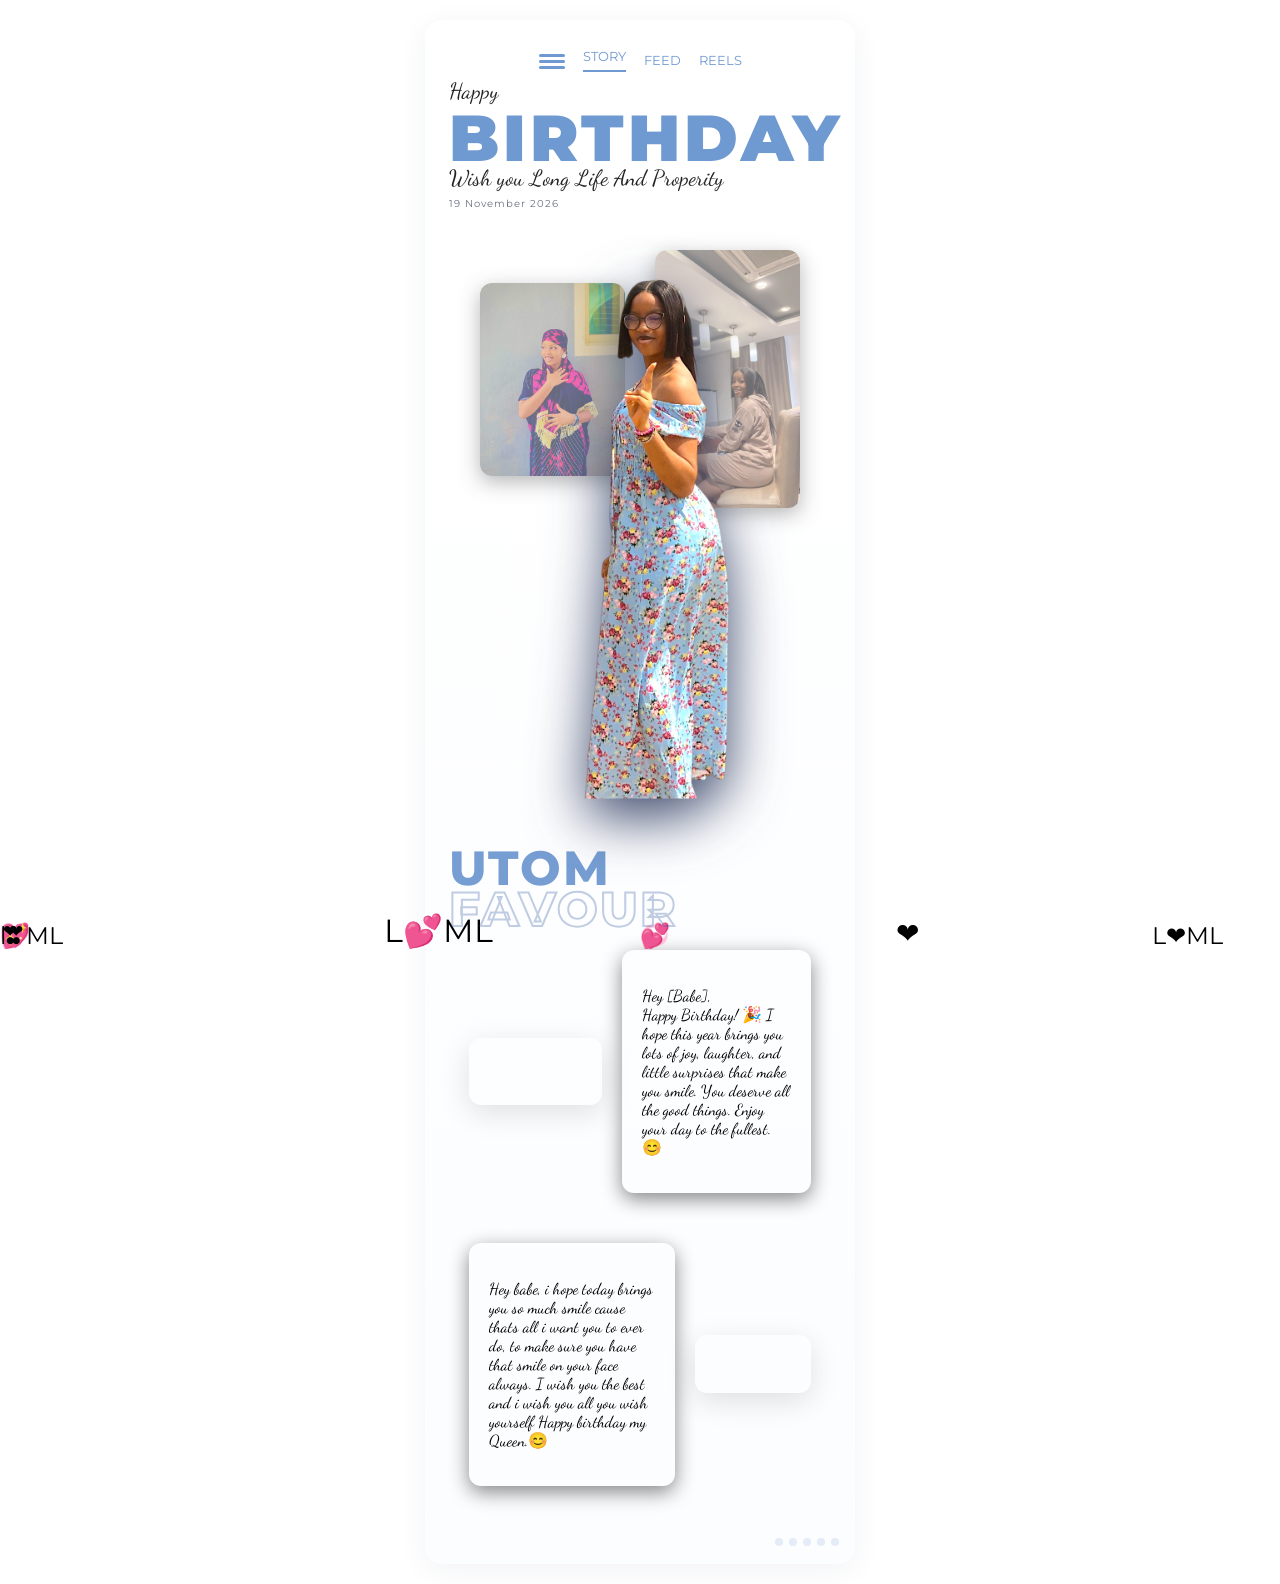
==== surprise.html @ 8366bad8 "Add files via upload" ====
<!doctype html>
<html lang="en">
<head>
  <meta charset="utf-8" />
  <meta name="viewport" content="width=device-width,initial-scale=1" />
  <title>Birthday Story — Demo</title>
  <link href="https://fonts.googleapis.com/css2?family=Montserrat:wght@700;900&family=Dancing+Script&display=swap" rel="stylesheet">
  <link rel="stylesheet" href="surprise.css">
</head>
<body>
  <div class="canvas">
    <div class="nav">
      <div class="hamburger"><span></span><span></span><span></span></div>
      <div class="active">STORY</div>
      <div>FEED</div>
      <div>REELS</div>
    </div>

    <div class="script">Happy</div>
    <div class="big-title">BIRTHDAY</div>
    <div class="script">Wish you Long Life And Properity</div>
    <div class="date">19 November 2026</div>
    
    <div class="wrap">
      <img src="Img/Favour/3.jpg" class="img-left">
      <img src="Img/Favour/4.jpg" class="img-right">
    </div>
    <div class="overlay">
      <img src="Img/Favour/F.png" alt="main photo"/>
    </div>
    
    <div class="name-holder">
      
      <div class="name">UTOM <span class="outline">FAVOUR</span></div>
    </div>

    

    <div class="dots">
      <div class="dot"></div><div class="dot"></div><div class="dot"></div><div class="dot"></div><div class="dot"></div>
    </div>

    <div class="holder">
      <video class="myVideo" autoplay muted loop playsinline preload="metadata" poster="poster.jpg">
        <source src="Img/Favour/2.mp4" type="video/mp4">
      </video>
      <div class="right">
        <p><span id="des">Hey [Babe],</span>
          <br>
          Happy Birthday! 🎉 I hope this year brings you lots of joy, laughter, and little surprises that make you smile. You deserve all the good things.

          Enjoy your day to the fullest. 😊
        </p>
      </div>
      
    </div>
    <div class="holder">
      <div class="right">
        <p>Hey babe, i hope today brings you so much smile cause thats all i want you to ever do, to make sure you have that smile on your face always. I wish you the best and i wish you all you wish yourself Happy birthday my Queen.😊</p>
      </div>
      <video class="myVideo" autoplay muted loop playsinline preload="metadata" poster="poster.jpg">
        <source src="Img/Favour/10.mp4" type="video/mp4">
      </video>
    </div>
     <div class="love-bg">
        <span>💕</span>
        <span>L💕ML</span>
        <span>💞</span>
        <span>❤️</span>
        <span>L❤️ML</span>
        <span>💕</span>
        <span>💖</span>
        <span>❣️</span>
        <span>l❣️ML</span>
    </div>
  </div>
</body>
</html>
---- surprise.css ----
@import url('https://fonts.googleapis.com/css2?family=Dancing+Script:wght@400..700&display=swap');
:root{
    --blue:#6f99d1;
    --muted:#f5f7fb;
    --container-width:430px; /* designed for a phone-like vertical layout */
}
*{box-sizing:border-box}
body{display:flex;align-items:center;justify-content:center;background:white;font-family:Montserrat,system-ui,Arial;margin:20px}

.canvas{
    width:var(--container-width);
    background:linear-gradient(180deg,#fff 0%, #fcfdff 100%);
    padding:28px 24px; border-radius:18px; box-shadow:0 6px 30px rgba(40,50,80,0.06); position:relative; overflow:hidden;
}

    /* top nav */
.nav{display:flex;gap:18px;align-items:center;color:var(--blue);font-size:13px;margin-bottom:6px; justify-content: center;}
.hamburger{width:26px;height:18px;display:inline-block}
.hamburger span{display:block;height:3px;background:var(--blue);border-radius:4px;margin:3px 0}
.nav .active{border-bottom:2px solid var(--blue);padding-bottom:6px}

    /* big BIRTHDAY */
.big-title{font-weight:900;font-size:65px;letter-spacing:4px;color:var(--blue);line-height:0.85;margin:6px 0 0 0}
.script{font-family:'Dancing Script',cursive;font-size:22px;color:#222;margin-bottom:6px}
.date{font-size:10px;letter-spacing:1px;color:#6b7280;margin-top:6px}
    
.image-holder{
    display: flex;
    align-items: center;
    justify-content: center;
    opacity: 0.7;
    gap: 20px;
    margin: 20px;
}
    /* layout grid for photos */



.main-img{
    width:350px; right: 100px;  transform:translateY(px); z-index:5; filter:drop-shadow(0 18px 28px rgba(25, 40, 80, 0.87));
    border-radius:12px; padding:0px; margin: 0%; 
}

    /* small cards on right */
.card{border-radius:16px;overflow:hidden;display:flex;align-items:center;justify-content:center; box-shadow: 0 6px 20px rgba(0, 0, 0, 0.473);}
.card img{width: 150px;;height:auto;object-fit:cover;display:block;opacity:0.95;}


.wrap {
  position: relative;         /* establish containing block for absolute children */
  max-width: 900px;
  margin: 40px auto;
  display: flex;              /* layout the two images side-by-side */
  justify-content: center;
  gap: 30px;
  align-items: center;
}

.wrap img {
  width: 38%;                 
  display: block;
  border-radius: 12px;
  object-fit: cover;
  opacity:0.59;
  box-shadow: 0 6px 20px rgba(0, 0, 0, 0.473);

}

/* overlay sits on top and doesn't take up flow space */
.overlay {
    position: absolute;
    display: flex;
    justify-content: center;
    top: 20px;
    right: -109px;
    transform: translateX(-30%);/* center horizontally if desired */
    z-index: 10;                /* above images */
    pointer-events: none;       /* so clicks go to images below unless you want interaction */
    border-radius: 10px;
    filter:drop-shadow(0 18px 28px rgba(25, 40, 80, 0.87));
    opacity: 50;
    top:250px;
}

.overlay img{
    width: 400px;
    
}
.moved {
  margin-top: -40px;   /* pulls it up and closes the gap */
  z-index: 5;          /* make sure it stacks above other items */
  position: relative;  /* needed to use z-index */
}
.name-holder{
    display: flex; 
    flex-direction: column;
    align-items: center;   
    gap: 6px;              
    padding-top: 300px;
}
.name{
    left:18px;top:10px;bottom: 30px;font-size:48px;line-height:0.85;color:var(--blue);font-weight:800;z-index:3;opacity:0.95;letter-spacing:2px
    }
.name .outline{color:transparent;-webkit-text-stroke:2px rgba(50,90,160,0.32)}

    /* dots footer */
.dots{position:absolute;right:16px;bottom:18px;display:flex;gap:6px}
.dot{width:8px;height:8px;border-radius:50%;background:var(--blue);opacity:0.18}
.holder{
    display: flex;
    align-items: center;
    justify-content: center;
    gap: 20px;
    margin: 20px;
    margin-bottom: 50px;
}

.myVideo {
    max-width: 900px;
    border-radius: 12px;
    overflow: hidden;
    box-shadow: 0 8px 30px rgba(0,0,0,0.12);
}
    
video {
    width: 900px;    /* 🔥 control the small size */
    height: auto;
    border-radius: 12px;
    box-shadow: 0 6px 20px rgba(0, 0, 0, 0.473);
}

#des{
    font-family:'Dancing Script',cursive;
}

.right{
    display: flex;
    align-items: center;
    justify-content: center;
    font-family:'Dancing Script',cursive;
    border-radius: 12px;
    box-shadow: 0 6px 20px rgba(0, 0, 0, 0.473);
    padding: 20px;
}

.love-bg{
    position: fixed;
    width: 100%;
    height: 100%;
    top: 0;
    left: 0;
    pointer-events: none;
}

.love-bg span{
    position: absolute;
    bottom: -50px;
    filter: blur(0.5px);
    font-size: 24px;
    animation: floatUp 5s linear infinite;
}
.love-bg span :nth-child(1){
    left: 10%;
    animation-duration: 14s;
}

.love-bg span:nth-child(2){
    left: 30%;
    animation-duration: 12s;
    font-size: 32px;
}
.love-bg span:nth-child(3){
    left:50%;
    animation-duration: 10s;
}
.love-bg span:nth-child(4){
    left: 70%;
    animation-duration: 11s;
    font-size: 28px;
}
.love-bg span:nth-child(5){
    left: 90%;
    animation-duration: 10s;
}
.love-bg span:nth-child(6){
    left: 50%;
    animation-duration: 12s;
}

@keyframes floatUp{
    0%{
        transform: translateY(0) scale(1);
        opacity: 0;
    }

    10% {
        opacity: 1;
    }

    100% {
        transform: translateY(-110vh) scale(1.4);
        opacity: 0;
    }
}
    /* small helper for responsiveness */
@media (max-width:420px){:root{--container-width:360px}.big-title{font-size:72px}.name{font-size:42px}}
@media (max-width:390px) {
    .overlay{
        transform: translateX(-20%);
    }
    .big-title{
        font-size: 50px;
    }

    .holder{
        display: flex;
        align-items: stretch;
        margin: 20px;
    }

    .myVideo, .right{
        width: 450px;      /* same width */
        height: 420px;     /* same height */
        border-radius: 15px;
    }

    .myVideo video{
        object-fit: cover;
        display: block; 
    }

    video{
        object-fit: cover;
    }

    .right{
        padding: 15px;
        overflow-y: auto;
        
    }
    
        
}
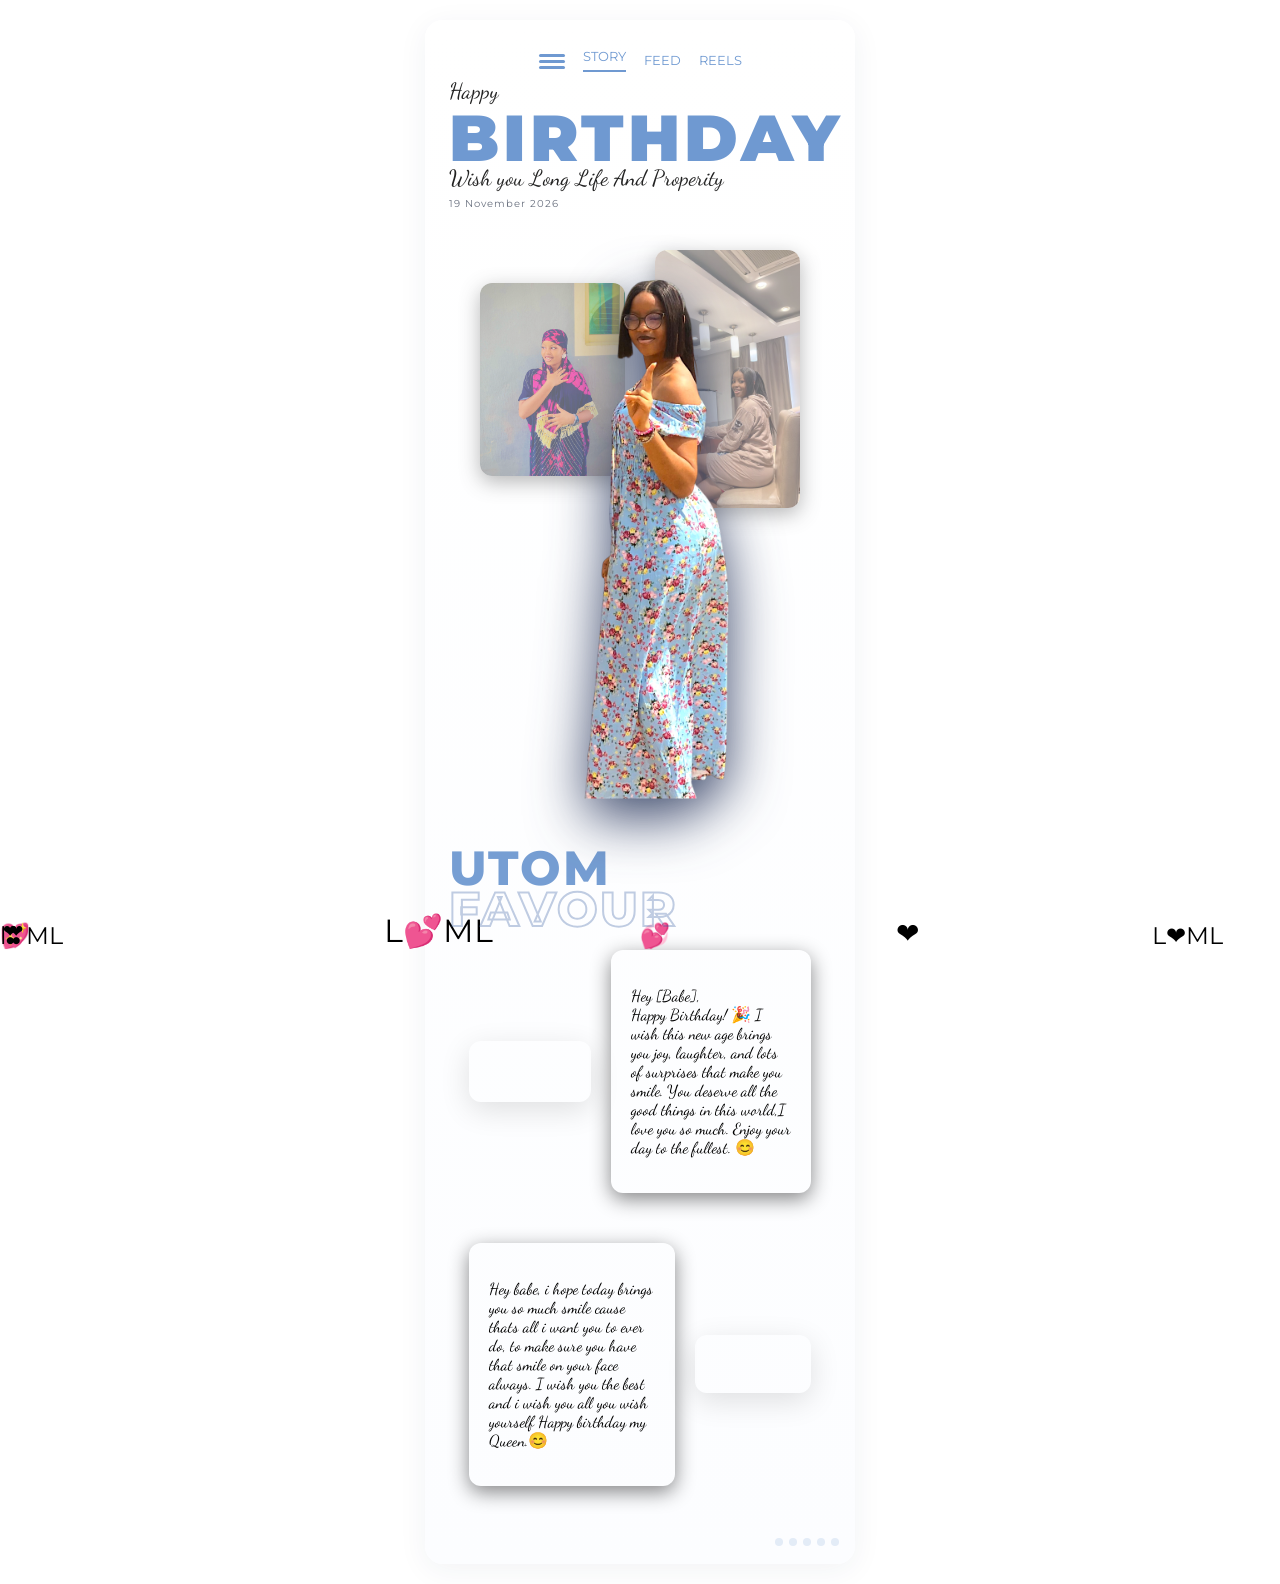
==== commit ea59e885: "Update surprise.html" ====
--- a/surprise.html
+++ b/surprise.html
@@ -47,8 +47,8 @@
       <div class="right">
         <p><span id="des">Hey [Babe],</span>
           <br>
-          Happy Birthday! 🎉 I hope this year brings you lots of joy, laughter, and little surprises that make you smile. You deserve all the good things.
-
+          Happy Birthday! 🎉 I wish this new age brings you  joy, laughter, and lots of surprises that make you smile. You deserve all the good things in this world,I love you so much.
+          
           Enjoy your day to the fullest. 😊
         </p>
       </div>
--- a/surprise.css
+++ b/surprise.css
@@ -207,7 +207,7 @@
 @media (max-width:420px){:root{--container-width:360px}.big-title{font-size:72px}.name{font-size:42px}}
 @media (max-width:390px) {
     .overlay{
-        transform: translateX(-20%);
+        transform: translateX(-30%);
     }
     .big-title{
         font-size: 50px;
@@ -239,6 +239,8 @@
         overflow-y: auto;
         
     }
+    .overlay img{
+    width: 350px;} 
     
         
-}+}
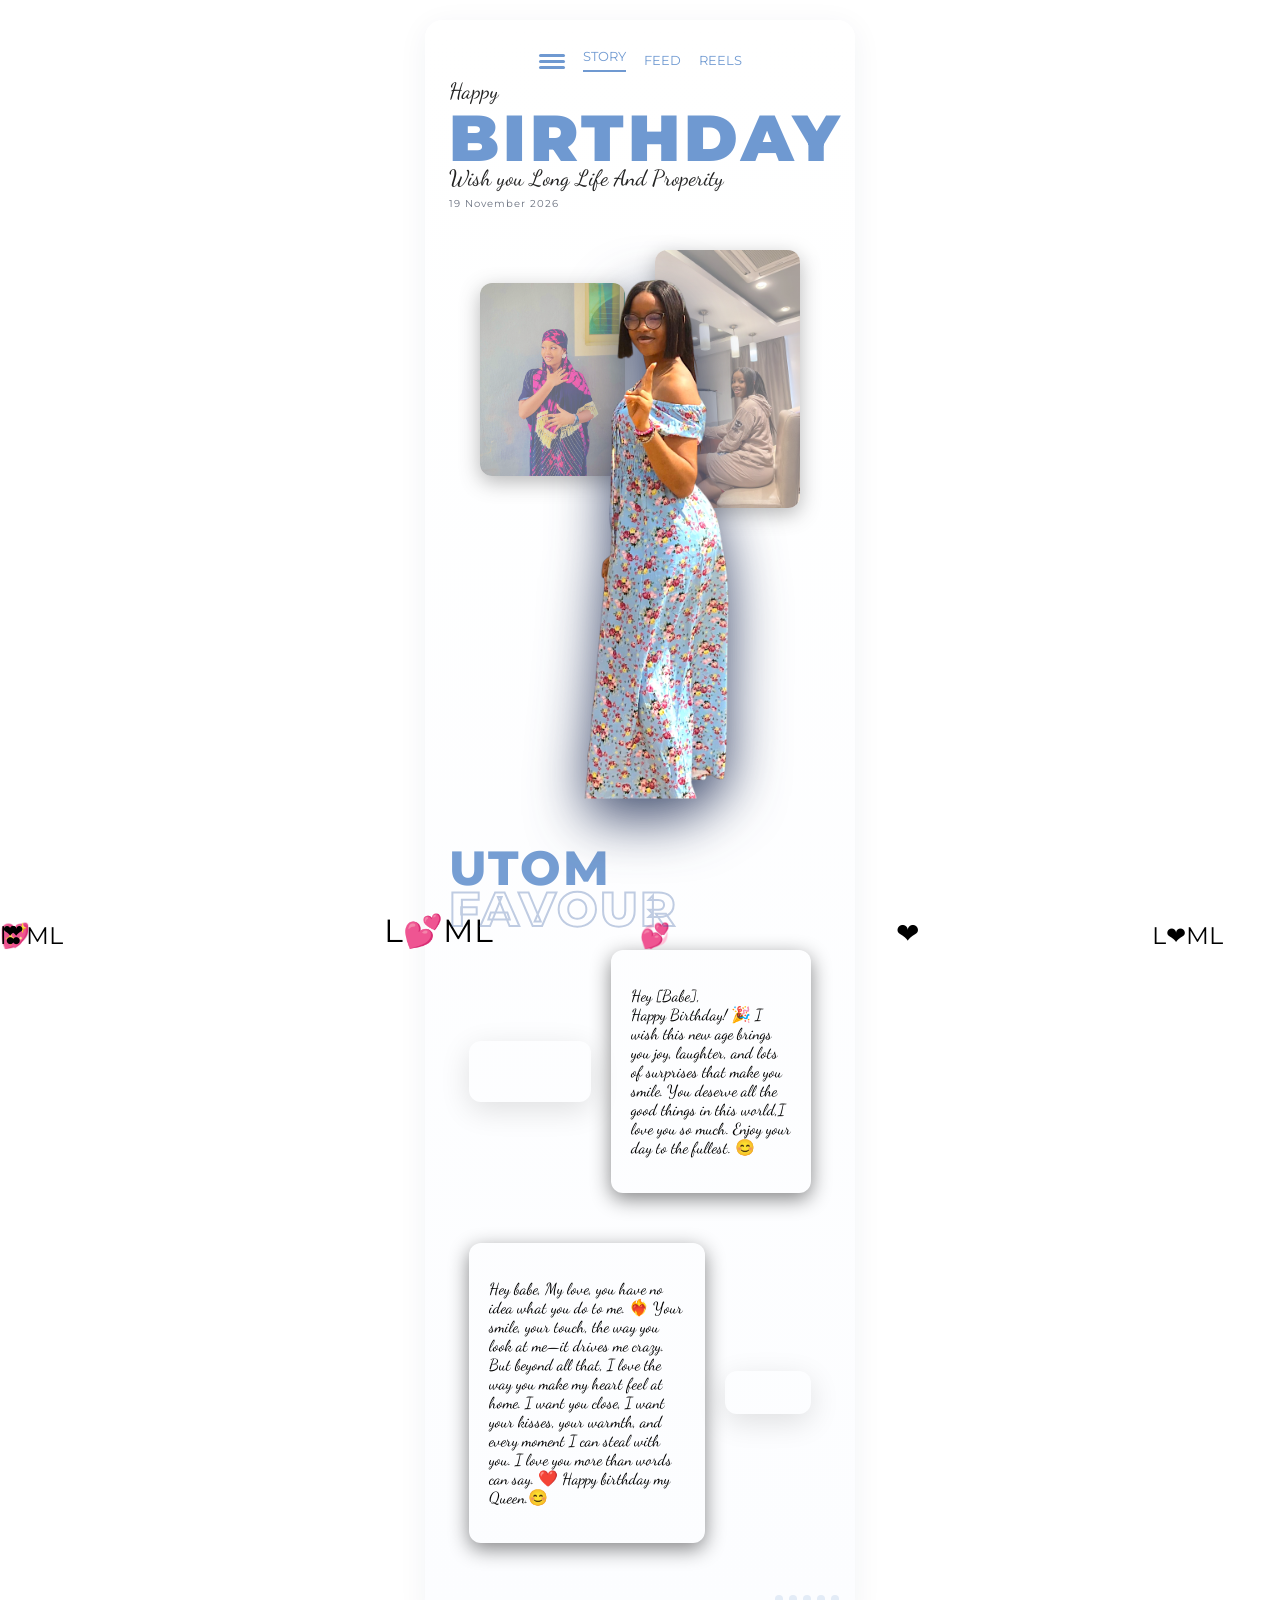
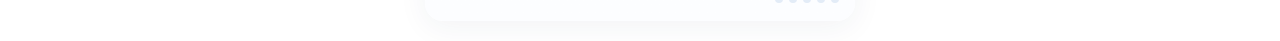
==== commit f092893a: "Update surprise.html" ====
--- a/surprise.html
+++ b/surprise.html
@@ -56,7 +56,7 @@
     </div>
     <div class="holder">
       <div class="right">
-        <p>Hey babe, i hope today brings you so much smile cause thats all i want you to ever do, to make sure you have that smile on your face always. I wish you the best and i wish you all you wish yourself Happy birthday my Queen.😊</p>
+        <p>Hey babe, My love, you have no idea what you do to me. ❤️‍🔥 Your smile, your touch, the way you look at me—it drives me crazy. But beyond all that, I love the way you make my heart feel at home. I want you close, I want your kisses, your warmth, and every moment I can steal with you. I love you more than words can say. ❤️ Happy birthday my Queen.😊</p>
       </div>
       <video class="myVideo" autoplay muted loop playsinline preload="metadata" poster="poster.jpg">
         <source src="Img/Favour/10.mp4" type="video/mp4">
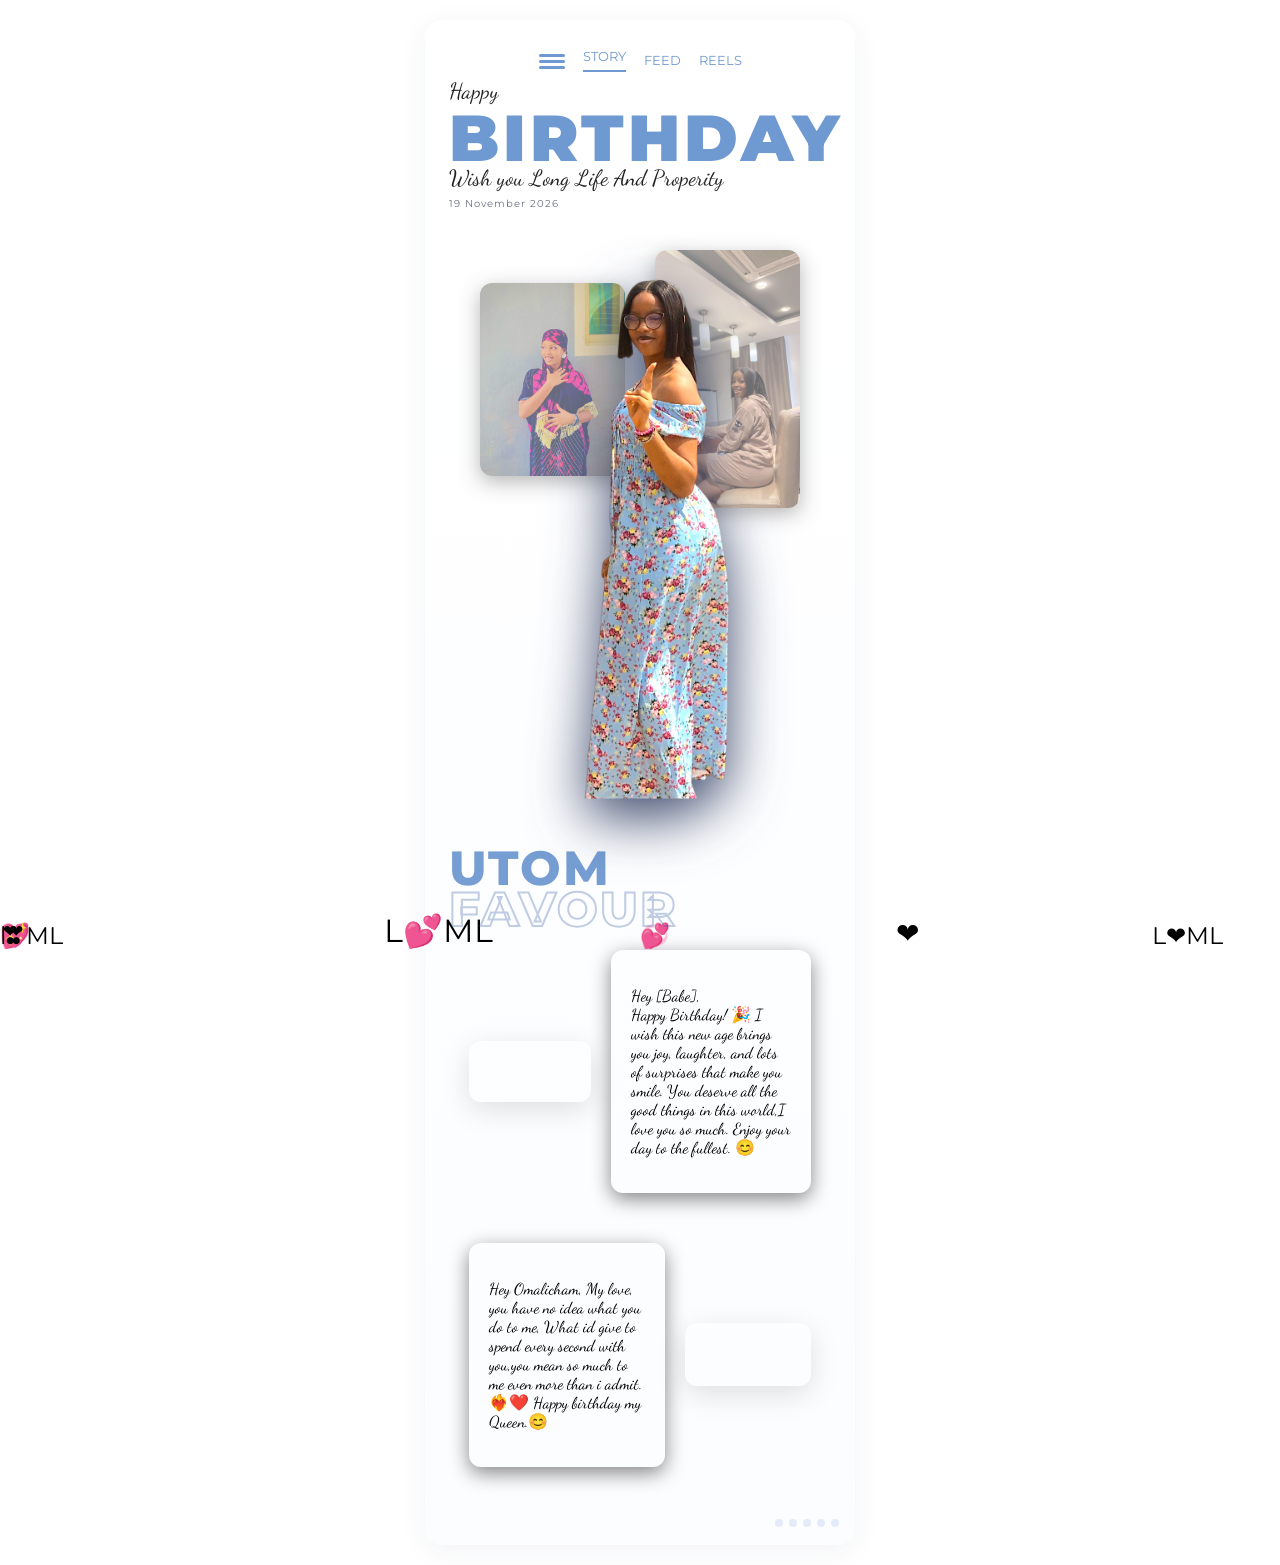
==== commit bbd822d3: "Update surprise.html" ====
--- a/surprise.html
+++ b/surprise.html
@@ -56,7 +56,7 @@
     </div>
     <div class="holder">
       <div class="right">
-        <p>Hey babe, My love, you have no idea what you do to me. ❤️‍🔥 Your smile, your touch, the way you look at me—it drives me crazy. But beyond all that, I love the way you make my heart feel at home. I want you close, I want your kisses, your warmth, and every moment I can steal with you. I love you more than words can say. ❤️ Happy birthday my Queen.😊</p>
+       <p>Hey Omalicham, My love, you have no idea what you do to me, What id give to spend every second with you,you mean so much to me even more than i admit. ❤️‍🔥❤️ Happy birthday my Queen.😊</p>
       </div>
       <video class="myVideo" autoplay muted loop playsinline preload="metadata" poster="poster.jpg">
         <source src="Img/Favour/10.mp4" type="video/mp4">
